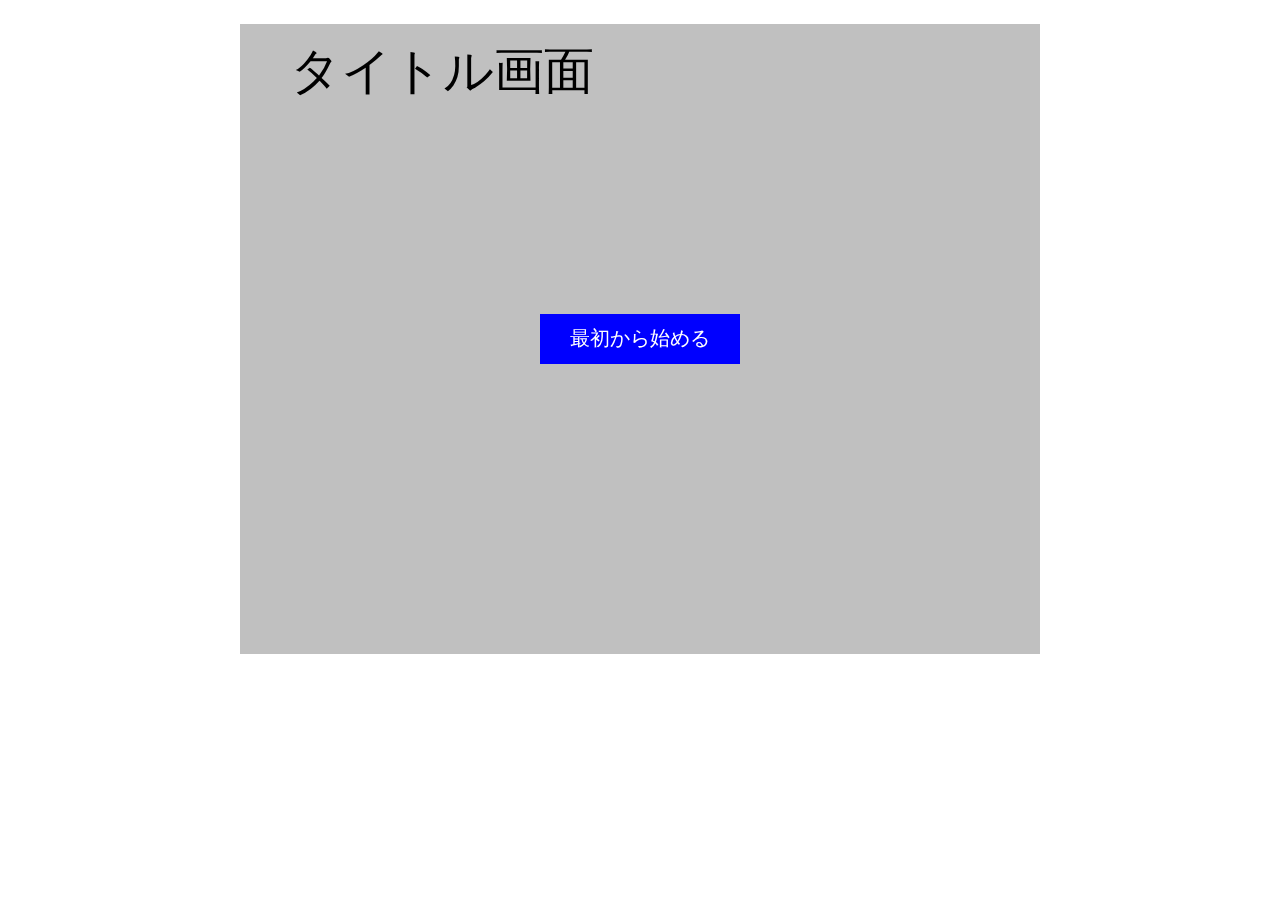
==== index.html @ c123a694 "Initial commit" ====
<!DOCTYPE html>
<html lang="ja">
<head>
    <meta charset="UTF-8">
    <meta name="viewport" content="width=device-width, initial-scale=1.0">
    <title>Pizza Delivery -Pick up ingredients-</title>
    <link rel="stylesheet" href="./css/main.css">
    <script type="module" src="./js/index.mjs"></script>
</head>
<body>
    <div id="layout">
        <canvas id="screen" width="800" height="630"></canvas>
    </div>
</body>
</html>
---- css/main.css ----
body {
    background-color: white;
}

#layout {
    text-align: center;
}

#screen {
    margin: 16px;
    background-color: rgb(0, 255, 0);
}
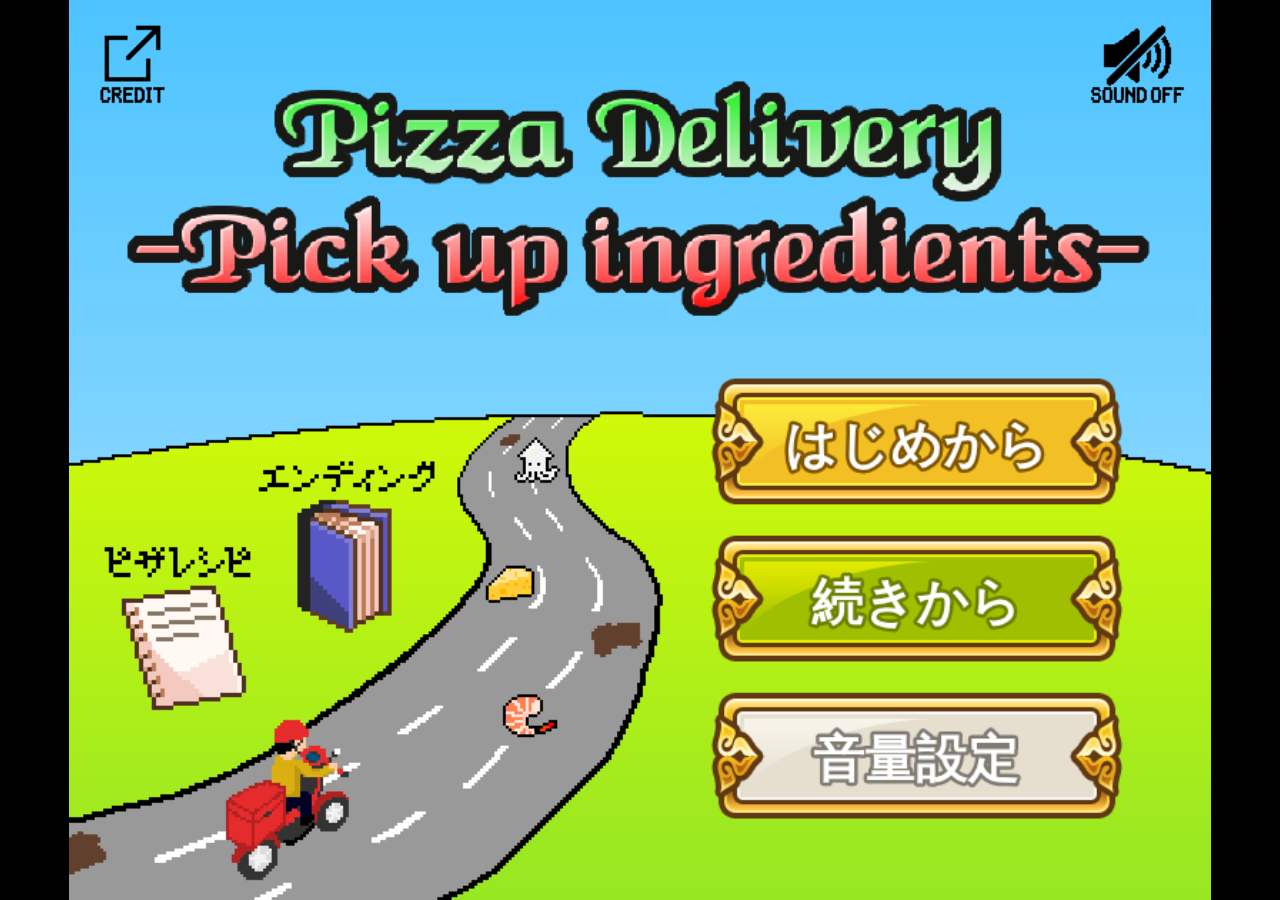
==== commit 4c03561b: "feat: アイコン追加" ====
--- a/index.html
+++ b/index.html
@@ -1,6 +1,8 @@
 <!DOCTYPE html>
 <html lang="ja">
 <head>
+    <link rel="icon" href="./favicon.ico" type="image/vnd.microsoft.icon">
+    <link rel="apple-touch-icon" href="./favicon.png" sizes="180x180">
     <meta charset="UTF-8">
     <meta name="viewport" content="width=device-width, initial-scale=1.0">
     <title>Pizza Delivery -Pick up ingredients-</title>
--- a/css/main.css
+++ b/css/main.css
@@ -1,12 +1,26 @@
+html {
+    touch-action: manipulation;
+}
+
 body {
-    background-color: white;
+    background-color: black;
+    margin: 0;
+    padding: 0;
+    display: flex;
+    justify-content: center;
+    align-items: center;
+    overflow: hidden;
 }
 
 #layout {
-    text-align: center;
+    position: relative;
+    width: 100%;
+    height: 100%;
+    display: flex;
+    justify-content: center;
+    align-items: center;
 }
 
 #screen {
-    margin: 16px;
     background-color: rgb(0, 255, 0);
 }
